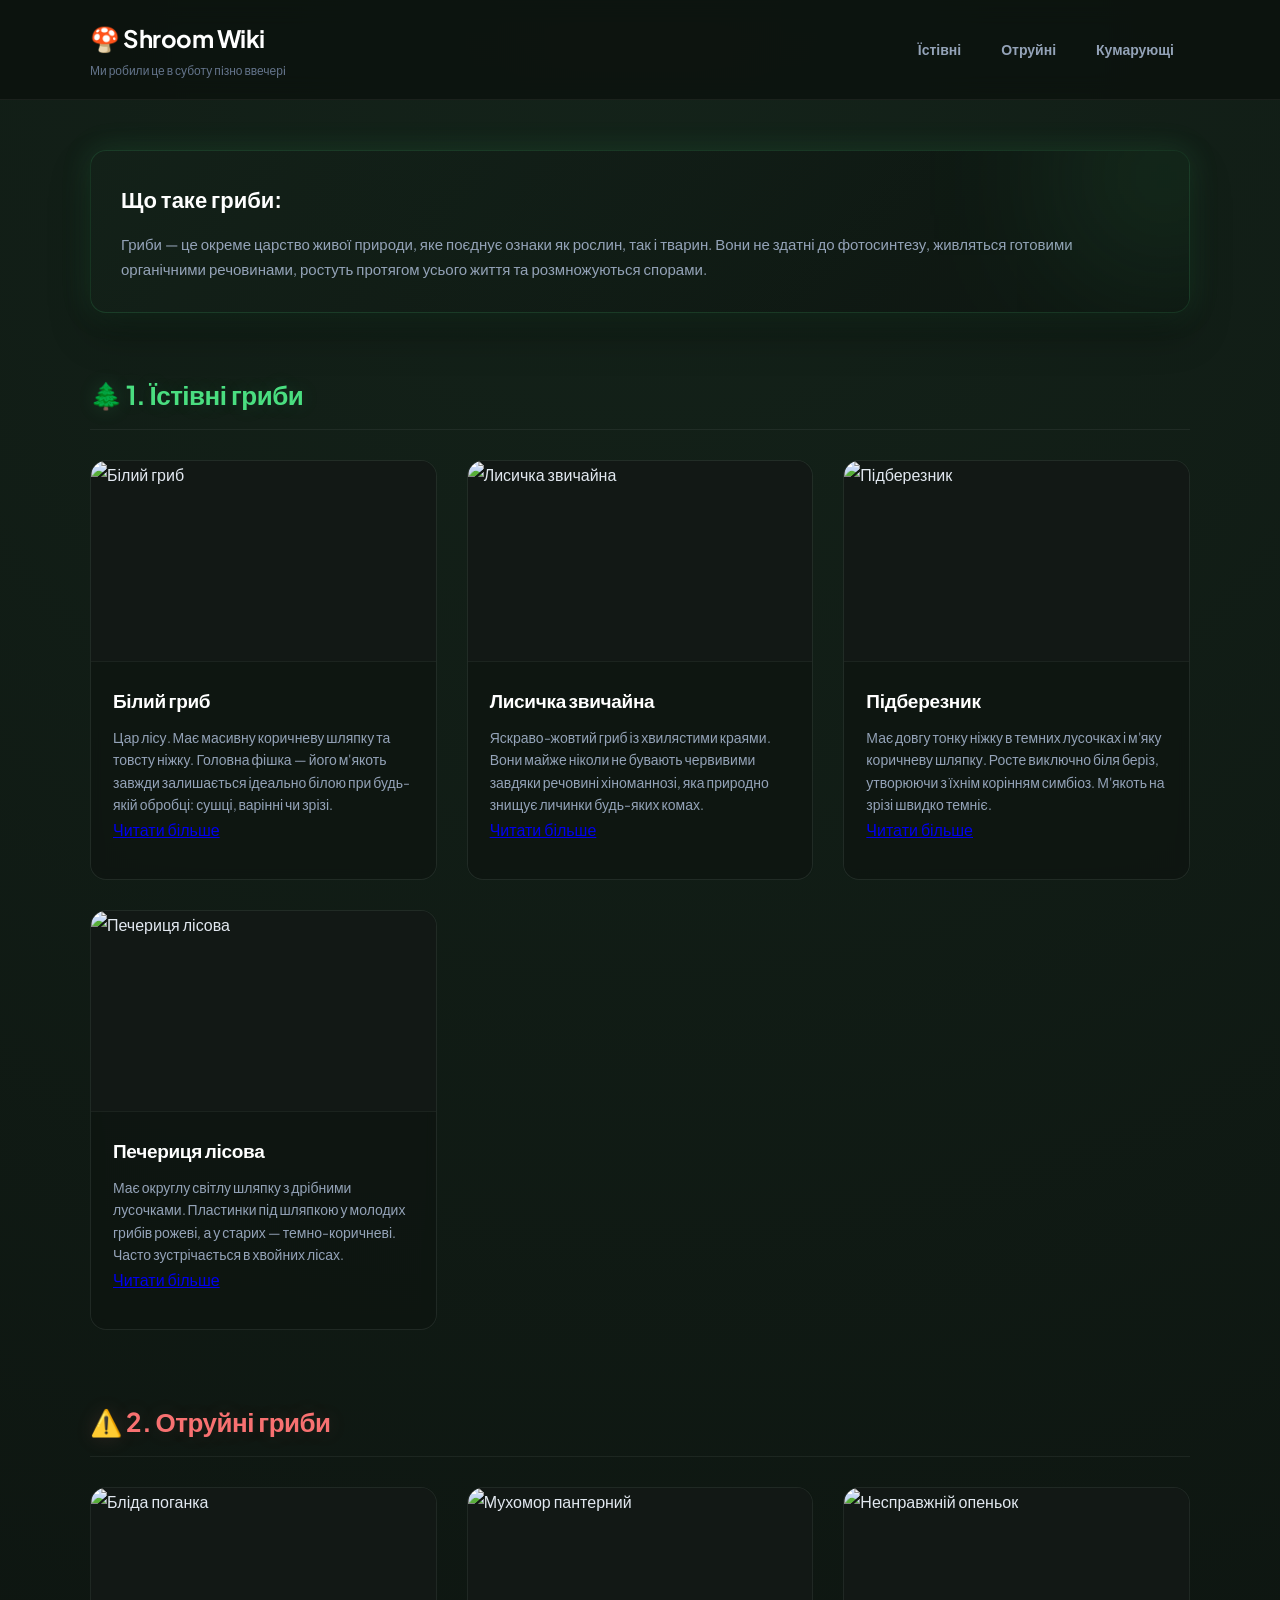
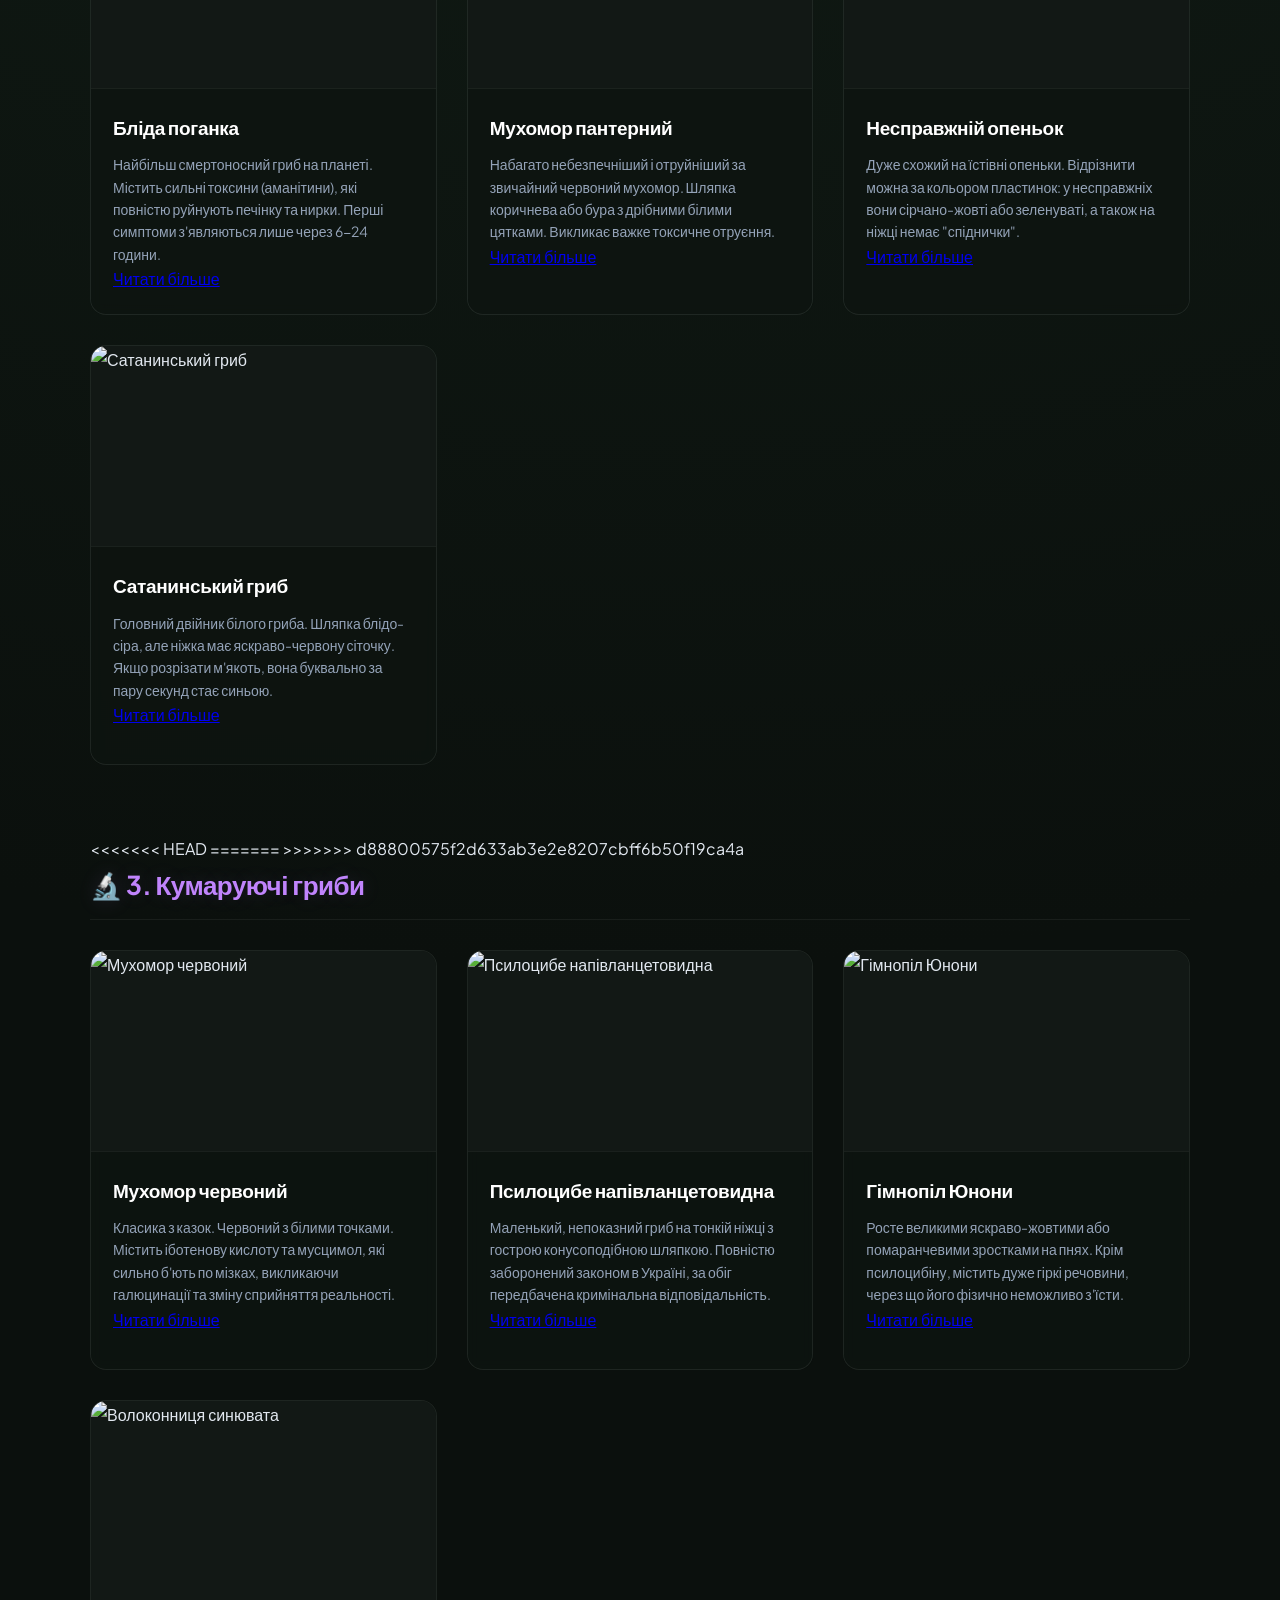
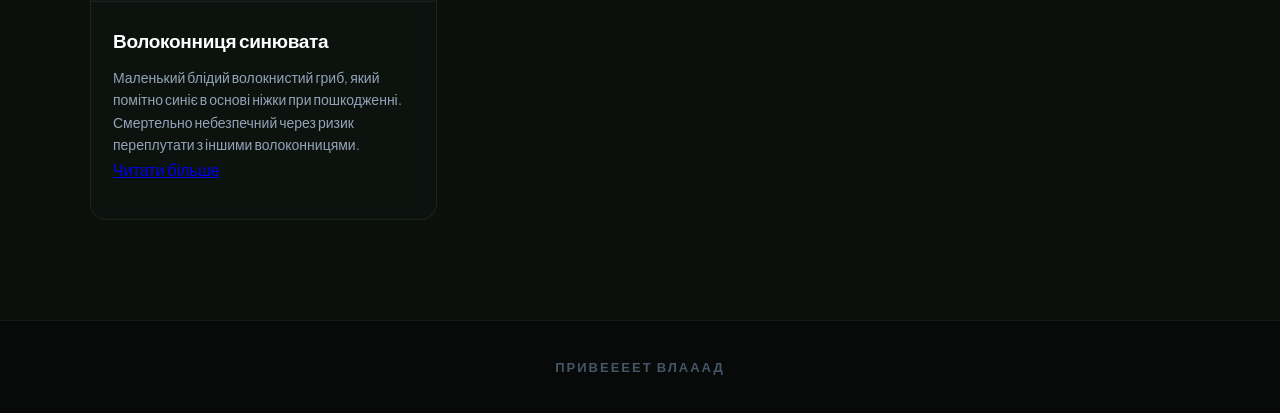
==== index.html @ 7534252b "Add files via upload" ====
<!DOCTYPE html>
<html lang="uk">
<head>
    <meta charset="UTF-8">
    <meta name="viewport" content="width=device-width, initial-scale=1.0">
    <link rel="stylesheet" href="style.css">
    <title>Shroom Wiki — Головна</title>
</head>
<body>
    
    <header>
        <div class="header-inner">
            <div class="logo">
                <h1>🍄 Shroom Wiki</h1>
                <p>Ми робили це в суботу пiзно ввечерi</p>
            </div>
            <nav>
                <a href="#edible">Їстівні</a>
                <a href="#toxic">Отруйні</a>
                <a href="#hallucinogenic">Кумарующі</a>
            </nav>
        </div>
    </header>

    <main class="container">
        
        <section class="welcome">
            <h2>Що таке гриби:</h2>
            <p>Гриби — це окреме царство живої природи, яке поєднує ознаки як рослин, так і тварин. Вони не здатні до фотосинтезу, живляться готовими органічними речовинами, ростуть протягом усього життя та розмножуються спорами.</p>
        </section>

        <section id="edible" class="category-section">
            <h2 class="cat-title-good">🌲 1. Їстівні гриби</h2>
            <div class="menu-grid">
                <div class="card">
                    <img src="https://encrypted-tbn0.gstatic.com/images?q=tbn:ANd9GcRQHwfsoWfP4AmqaBmESIrYFpv_D7iwHHppLQ&s" alt="Білий гриб">
                    <div class="card-content">
                        <h3>Білий гриб</h3>
                        <p>Цар лісу. Має масивну коричневу шляпку та товсту ніжку. Головна фішка — його м'якоть завжди залишається ідеально білою при будь-якій обробці: сушці, варінні чи зрізі.</p>
                        <a href="White.html" class="read-more">Читати більше</a>
                    </div>
                </div>
                <div class="card">
                    <img src="https://wikigrib.ru/images/lisichka-obyknovennaya-03.jpg" alt="Лисичка звичайна">
                    <div class="card-content">
                        <h3>Лисичка звичайна</h3>
                        <p>Яскраво-жовтий гриб із хвилястими краями. Вони майже ніколи не бувають червивими завдяки речовині хіноманнозі, яка природно знищує личинки будь-яких комах.</p>
                        <a href="Fox.html" class="read-more">Читати більше</a>
                    </div>
                </div>
                <div class="card">
                    <img src="https://www.tursar.ru/uploads/img144_5.jpg" alt="Підберезник">
                    <div class="card-content">
                        <h3>Підберезник</h3>
                        <p>Має довгу тонку ніжку в темних лусочках і м'яку коричневу шляпку. Росте виключно біля беріз, утворюючи з їхнім корінням симбіоз. М'якоть на зрізі швидко темніє.</p>
                        <a href="Podbereznik.html" class="read-more">Читати більше</a>
                    </div>
                </div>
                <div class="card">
                    <img src="https://vlisi.com.ua/wp-content/uploads/2023/03/pecheryczya-lisova-agaricus-silvaticus-3.jpg" alt="Печериця лісова">
                    <div class="card-content">
                        <h3>Печериця лісова</h3>
                        <p>Має округлу світлу шляпку з дрібними лусочками. Пластинки під шляпкою у молодих грибів рожеві, а у старих — темно-коричневі. Часто зустрічається в хвойних лісах.</p>
                        <a href="Pecheryczya.html" class="read-more">Читати більше</a>
                    </div>
                </div>
            </div>
        </section>

        <section id="toxic" class="category-section">
            <h2 class="cat-title-bad">⚠️ 2. Отруйні гриби</h2>
            <div class="menu-grid">
                <div class="card">
                    <img src="https://toadstool.ru/wp-content/uploads/2021/12/amapha5.jpg" alt="Бліда поганка">
                    <div class="card-content">
                        <h3>Бліда поганка</h3>
                        <p>Найбільш смертоносний гриб на планеті. Містить сильні токсини (аманітини), які повністю руйнують печінку та нирки. Перші симптоми з'являються лише через 6-24 години.</p>
                        <a href="BlidaPoganka.html" class="read-more">Читати більше</a>
                    </div>
                </div>
                <div class="card">
                    <img src="https://encrypted-tbn0.gstatic.com/images?q=tbn:ANd9GcTPW8tWoRCGXhZjuoLmGolPf5KGur2wQh4jSQ&s" alt="Мухомор пантерний">
                    <div class="card-content">
                        <h3>Мухомор пантерний</h3>
                        <p>Набагато небезпечніший і отруйніший за звичайний червоний мухомор. Шляпка коричнева або бура з дрібними білими цятками. Викликає важке токсичне отруєння.</p>
                        <a href="MukhomorPanterniy.html" class="read-more">Читати більше</a>
                    </div>
                </div>
                <div class="card">
                    <img src="https://encrypted-tbn0.gstatic.com/images?q=tbn:ANd9GcSHGVYvo8oxs-TKMy9yZrJWKE8WJPthhO85fQ&s" alt="Несправжній опеньок">
                    <div class="card-content">
                        <h3>Несправжній опеньок</h3>
                        <p>Дуже схожий на їстівні опеньки. Відрізнити можна за кольором пластинок: у несправжніх вони сірчано-жовті або зеленуваті, а також на ніжці немає "спіднички".</p>
                        <a href="NespravzhniyOpеньok.html" class="read-more">Читати більше</a>
                    </div>
                </div>
                <div class="card">
                    <img src="https://encrypted-tbn0.gstatic.com/images?q=tbn:ANd9GcRTRmrBG5terBnKMOviRCgSTxuVV_vJh3SwpQ&s" alt="Сатанинський гриб">
                    <div class="card-content">
                        <h3>Сатанинський гриб</h3>
                        <p>Головний двійник білого гриба. Шляпка блідо-сіра, але ніжка має яскраво-червону сіточку. Якщо розрізати м'якоть, вона буквально за пару секунд стає синьою.</p>
                        <a href="SatanskyyGryb.html" class="read-more">Читати більше</a>
                    </div>
                </div>
            </div>
        </section>

<<<<<<< HEAD
        <!-- 3. КУМАРУЮЧІ -->
=======
>>>>>>> d88800575f2d633ab3e2e8207cbff6b50f19ca4a
        <section id="hallucinogenic" class="category-section">
            <h2 class="cat-title-weird">🔬 3. Кумаруючі гриби</h2>
            <div class="menu-grid">
                <div class="card">
                    <img src="https://encrypted-tbn0.gstatic.com/images?q=tbn:ANd9GcQgCbU0Jj5Kv8Tr-lmiManZgiy40gYn1YpzJA&s" alt="Мухомор червоний">
                    <div class="card-content">
                        <h3>Мухомор червоний</h3>
                        <p>Класика з казок. Червоний з білими точками. Містить іботенову кислоту та мусцимол, які сильно б'ють по мізках, викликаючи галюцинації та зміну сприйняття реальності.</p>
                        <a href="MukhomorChervonyi.html" class="read-more">Читати більше</a>
                    </div>
                </div>
                <div class="card">
                    <img src="https://vlisi.com.ua/wp-content/uploads/2023/02/psyloczybe-napivlanczetovydna-psilocybe-semilanceata-6.jpeg" alt="Псилоцибе напівланцетовидна">
                    <div class="card-content">
                        <h3>Псилоцибе напівланцетовидна</h3>
                        <p>Маленький, непоказний гриб на тонкій ніжці з гострою конусоподібною шляпкою. Повністю заборонений законом в Україні, за обіг передбачена кримінальна відповідальність.</p>
                        <a href="Psi洛cybeNapivlanczetovydna.html" class="read-more">Читати більше</a>
                    </div>
                </div>
                <div class="card">
                    <img src="https://vlisi.com.ua/wp-content/uploads/2023/02/gimnopil-yunony-gymnopilus-junonius-1.jpeg" alt="Гімнопіл Юнони">
                    <div class="card-content">
                        <h3>Гімнопіл Юнони</h3>
                        <p>Росте великими яскраво-жовтими або помаранчевими зростками на пнях. Крім псилоцибіну, містить дуже гіркі речовини, через що його фізично неможливо з'їсти.</p>
                        <a href="GimnopilYunony.html" class="read-more">Читати більше</a>
                    </div>
                </div>
                <div class="card">
                    <img src="https://encrypted-tbn0.gstatic.com/images?q=tbn:ANd9GcTgDd_8AL5__wbei4nd0OrCZ5V2d2oivTlt6Q&s" alt="Волоконниця синювата">
                    <div class="card-content">
                        <h3>Волоконниця синювата</h3>
                        <p>Маленький блідий волокнистий гриб, який помітно синіє в основі ніжки при пошкодженні. Смертельно небезпечний через ризик переплутати з іншими волоконницями.</p>
                        <a href="VolokonnytsyaSynuvata.html" class="read-more">Читати більше</a>
                    </div>
                </div>
            </div>
        </section>

    </main>

    <footer>
        <div class="footer-inner">
            <p>ПРИВЕЕЕЕТ ВЛАААД</p>
        </div>
    </footer>

</body>
</html>
---- style.css ----
@import url('https://fonts.googleapis.com/css2?family=Plus+Jakarta+Sans:wght@400;500;600;700&display=swap');

* {
    margin: 0;
    padding: 0;
    box-sizing: border-box;
    font-family: 'Plus Jakarta Sans', -apple-system, BlinkMacSystemFont, sans-serif;
}

:root {
    --color-bg: #0b100d;
    --color-card-bg: rgba(25, 35, 30, 0.45);
    --color-border: rgba(255, 255, 255, 0.06);
    
    --neon-good: #4ade80;
    --neon-good-glow: rgba(74, 222, 128, 0.15);
    
    --neon-bad: #f87171;
    --neon-bad-glow: rgba(248, 113, 113, 0.15);
    
    --neon-weird: #c084fc;
    --neon-weird-glow: rgba(192, 132, 252, 0.15);
}

body {
    background-color: var(--color-bg);
    background-image: radial-gradient(circle at 50% 0%, #14231a 0%, #0b100d 70%);
    color: #e2e8f0;
    line-height: 1.7;
    overflow-x: hidden;
}

header {
    background-color: rgba(11, 16, 13, 0.75);
    backdrop-filter: blur(12px);
    -webkit-backdrop-filter: blur(12px);
    padding: 18px 0;
    border-bottom: 1px solid var(--color-border);
    position: sticky;
    top: 0;
    z-index: 100;
}

.header-inner {
    max-width: 1140px;
    margin: 0 auto;
    display: flex;
    justify-content: space-between;
    align-items: center;
    padding: 0 20px;
}

.logo h1 {
    font-size: 24px;
    font-weight: 700;
    color: #ffffff;
    letter-spacing: -0.5px;
}

.logo p {
    font-size: 12px;
    color: #64748b;
    font-weight: 500;
    margin-top: 2px;
}

nav {
    display: flex;
    gap: 8px;
}

nav a {
    color: #94a3b8;
    text-decoration: none;
    padding: 8px 16px;
    font-size: 14px;
    font-weight: 600;
    border-radius: 8px;
    transition: all 0.3s cubic-bezier(0.4, 0, 0.2, 1);
}

nav a:hover {
    color: #ffffff;
    background: rgba(255, 255, 255, 0.05);
}

nav a.active {
    color: var(--neon-good);
    background: rgba(74, 222, 128, 0.08);
    box-shadow: inset 0 0 12px rgba(74, 222, 128, 0.05);
}

.container {
    max-width: 1140px;
    margin: 50px auto;
    padding: 0 20px;
}

.welcome {
    background: linear-gradient(135deg, rgba(20, 35, 26, 0.6) 0%, rgba(11, 16, 13, 0.6) 100%);
    border: 1px solid rgba(74, 222, 128, 0.15);
    padding: 30px;
    border-radius: 16px;
    margin-bottom: 60px;
    box-shadow: 0 20px 40px rgba(0, 0, 0, 0.3), 0 0 30px var(--neon-good-glow);
    position: relative;
    overflow: hidden;
}

.welcome::before {
    content: '';
    position: absolute;
    top: -50px;
    right: -50px;
    width: 150px;
    height: 150px;
    background: var(--neon-good);
    filter: blur(90px);
    opacity: 0.2;
    pointer-events: none;
}

.welcome h2 {
    font-size: 22px;
    margin-bottom: 12px;
    color: #ffffff;
    font-weight: 700;
}

.welcome p {
    color: #94a3b8;
    font-size: 15px;
}

.category-section {
    margin-bottom: 70px;
}

.category-section h2 {
    font-size: 26px;
    font-weight: 700;
    margin-bottom: 30px;
    padding-bottom: 12px;
    border-bottom: 1px solid var(--color-border);
    letter-spacing: -0.5px;
}

.cat-title-good { color: var(--neon-good); text-shadow: 0 0 20px var(--neon-good-glow); }
.cat-title-bad { color: var(--neon-bad); text-shadow: 0 0 20px var(--neon-bad-glow); }
.cat-title-weird { color: var(--neon-weird); text-shadow: 0 0 20px var(--neon-weird-glow); }

.menu-grid {
    display: grid;
    grid-template-columns: repeat(auto-fit, minmax(260px, 1fr)); 
    gap: 30px; 
}

.card {
    background-color: var(--color-card-bg); 
    backdrop-filter: blur(6px);
    -webkit-backdrop-filter: blur(6px);
    border-radius: 16px;
    overflow: hidden;
    border: 1px solid var(--color-border);
    min-height: 420px;
    height: 100%;
    display: flex;
    flex-direction: column;
    transition: all 0.4s cubic-bezier(0.16, 1, 0.3, 1);
}
.big-card {
    background-color: var(--color-card-bg); 
    backdrop-filter: blur(6px);
    -webkit-backdrop-filter: blur(6px);
    border-radius: 16px;
    overflow: hidden;
    border: 1px solid var(--color-border);
    min-height: 820px;
    height: 100%;
    display: flex;
    flex-direction: column;
    transition: all 0.4s cubic-bezier(0.16, 1, 0.3, 1);
}

#edible .card:hover { border-color: rgba(74, 222, 128, 0.4); box-shadow: 0 20px 35px rgba(0,0,0,0.6), 0 0 25px rgba(74, 222, 128, 0.1); }
#toxic .card:hover { border-color: rgba(248, 113, 113, 0.4); box-shadow: 0 20px 35px rgba(0,0,0,0.6), 0 0 25px rgba(248, 113, 113, 0.1); }
#hallucinogenic .card:hover { border-color: rgba(192, 132, 252, 0.4); box-shadow: 0 20px 35px rgba(0,0,0,0.6), 0 0 25px rgba(192, 132, 252, 0.1); }

.card:hover {
    transform: translateY(-8px);
}

.card img {
    width: 100%;
    height: 200px;
    object-fit: cover;
    background-color: #121815;
    transition: transform 0.6s cubic-bezier(0.16, 1, 0.3, 1);
}

.card:hover img {
    transform: scale(1.04);
}

.card-content {
    padding: 22px;
    flex-grow: 1;
    display: flex;
    flex-direction: column;
    background-color: rgba(10, 15, 12, 0.55); /* Отдельный темный внутренний фон */
    border-top: 1px solid var(--color-border); /* Четкая полоса-разделитель */
}

.card h3 {
    margin-bottom: 10px;
    color: #ffffff;
    font-size: 19px;
    font-weight: 600;
    letter-spacing: -0.3px;
}

.card p {
    font-size: 14px;
    color: #94a3b8;
    line-height: 1.6;
}

footer {
    background-color: #070a08;
    padding: 35px 0;
    text-align: center;
    border-top: 1px solid var(--color-border);
    margin-top: 100px;
}

.footer-inner p {
    color: #475569;
    font-size: 13px;
    font-weight: 600;
    text-transform: uppercase;
    letter-spacing: 2px;
    animation: pulseText 3s infinite alternate;
}

@keyframes pulseText {
    0% { opacity: 0.6; }
    100% { opacity: 1; color: #64748b; text-shadow: 0 0 10px rgba(255,255,255,0.05); }
}
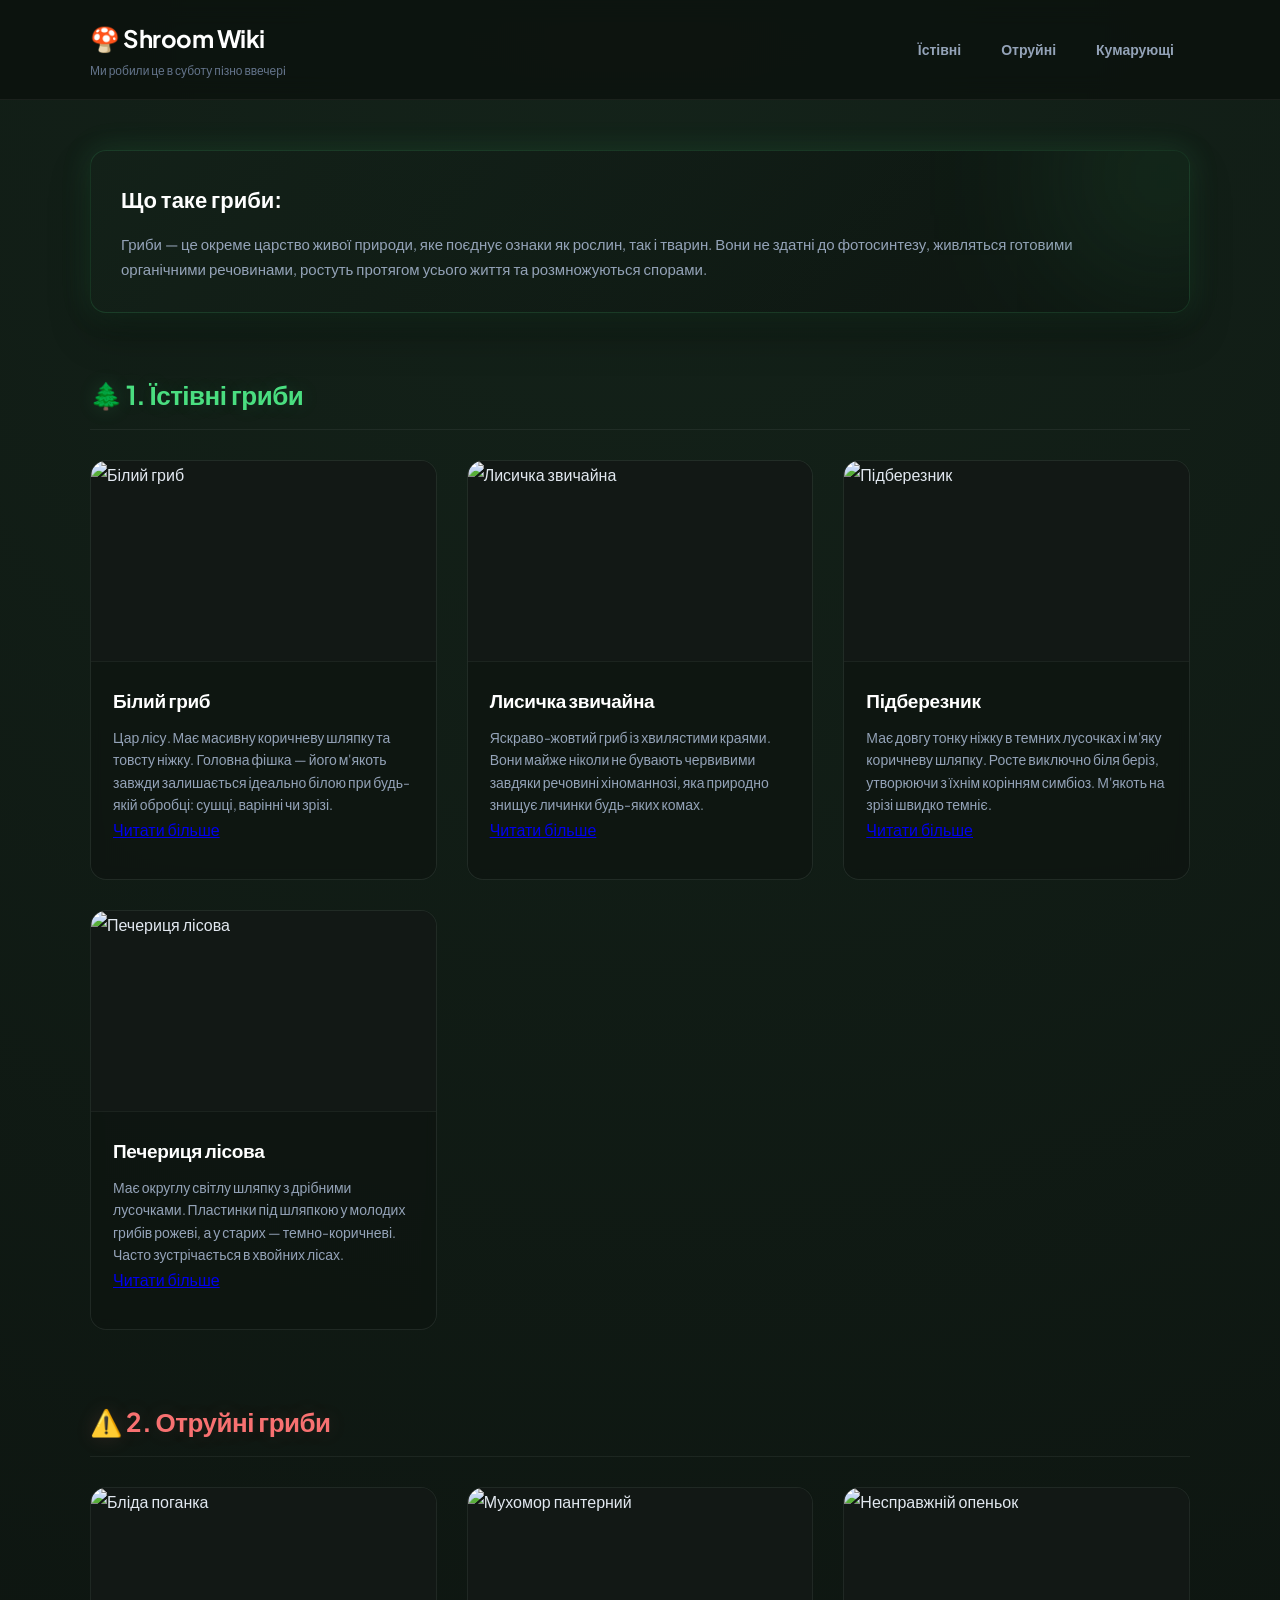
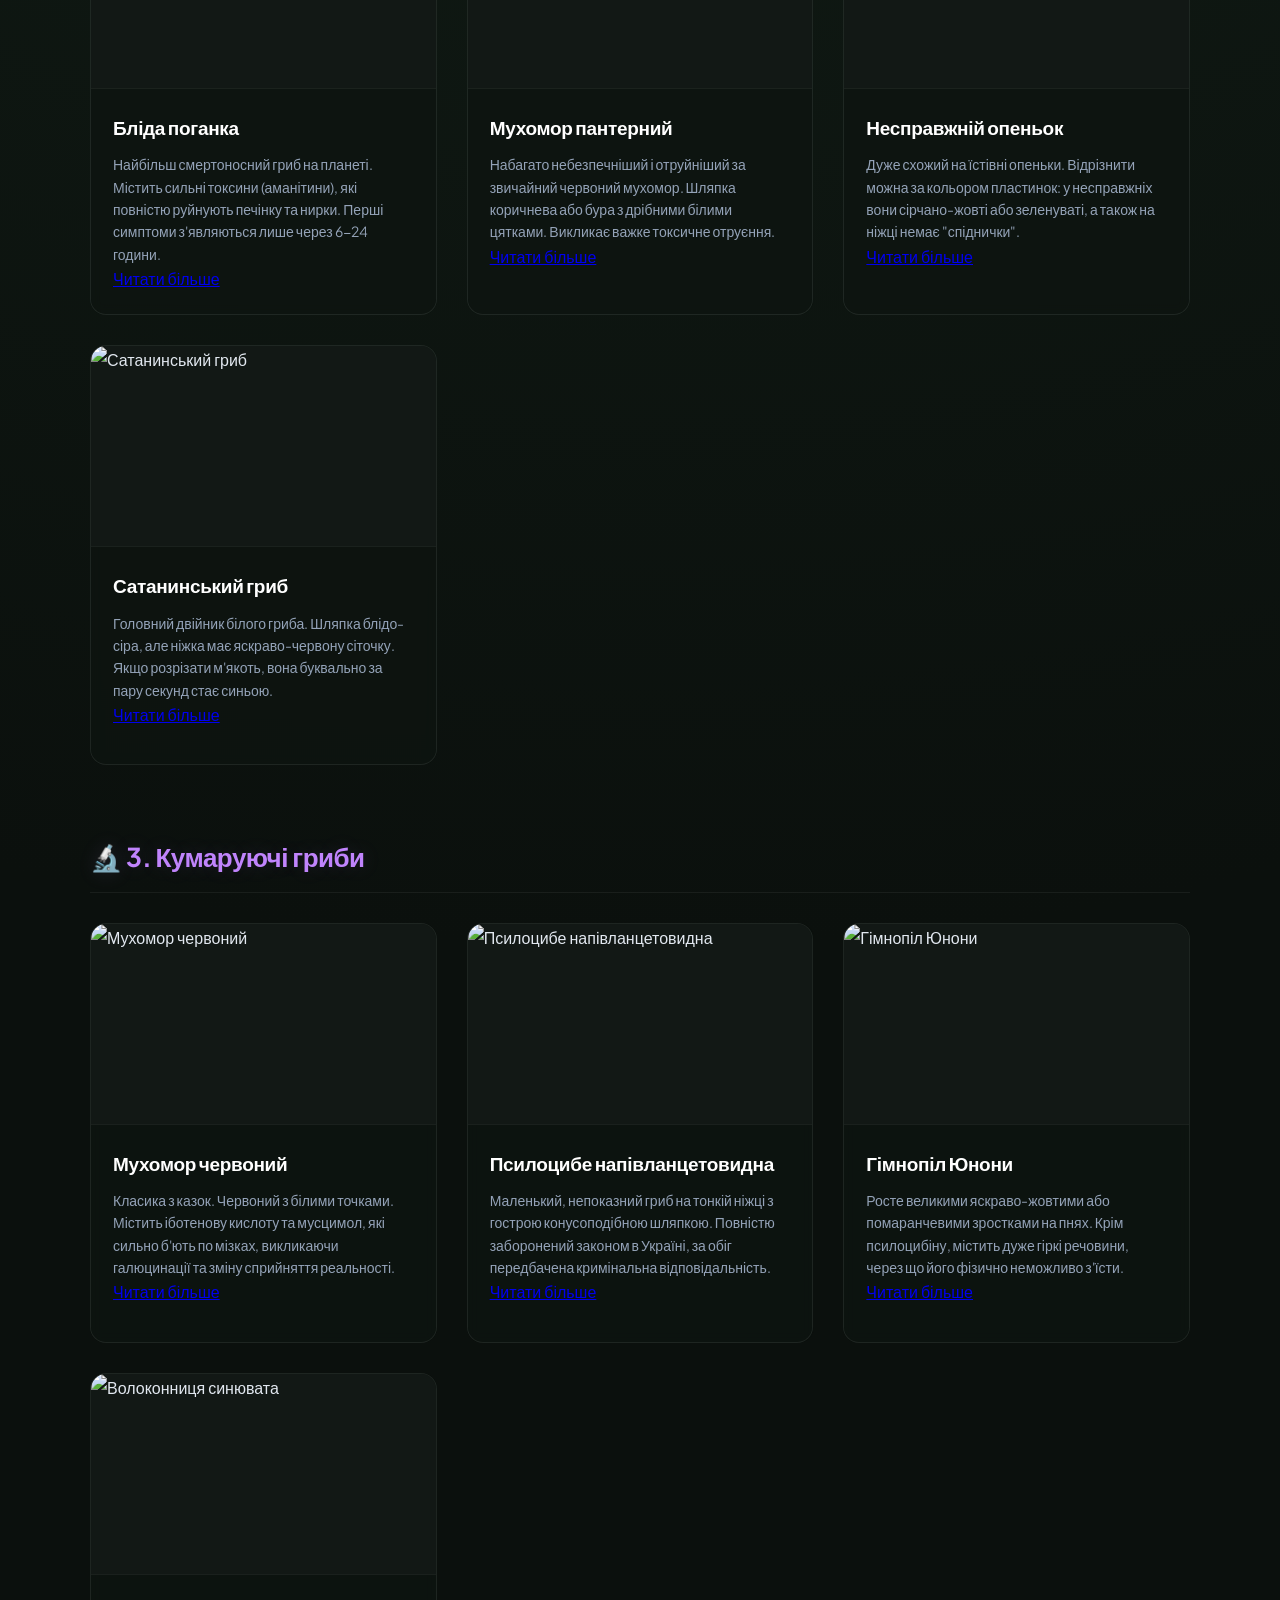
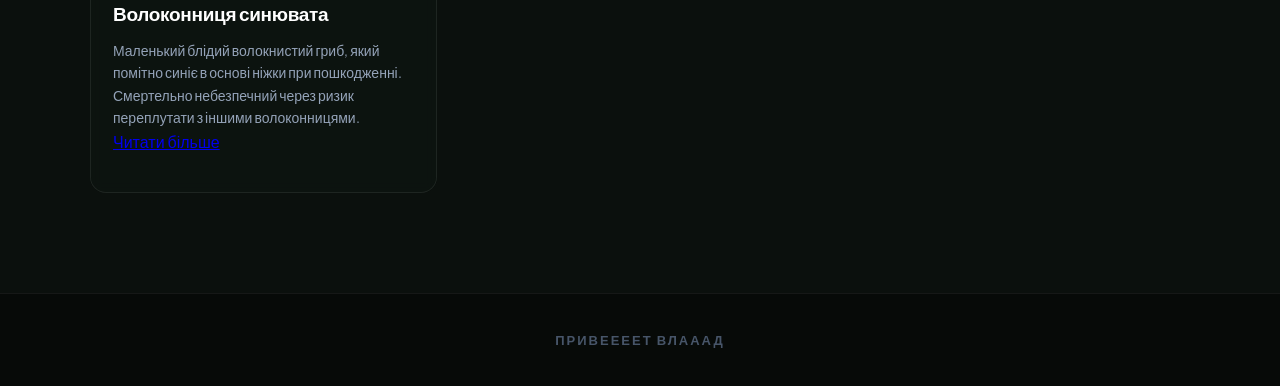
==== commit 7f3dc34d: "чебурашк" ====
--- a/index.html
+++ b/index.html
@@ -12,7 +12,7 @@
         <div class="header-inner">
             <div class="logo">
                 <h1>🍄 Shroom Wiki</h1>
-                <p>Ми робили це в суботу пiзно ввечерi</p>
+                <p>Ми робили це в суботу пiзно ввечерi</p><!-- Привіт Влад -->
             </div>
             <nav>
                 <a href="#edible">Їстівні</a>
@@ -71,7 +71,7 @@
             <h2 class="cat-title-bad">⚠️ 2. Отруйні гриби</h2>
             <div class="menu-grid">
                 <div class="card">
-                    <img src="https://toadstool.ru/wp-content/uploads/2021/12/amapha5.jpg" alt="Бліда поганка">
+                    <img src="https://encrypted-tbn0.gstatic.com/images?q=tbn:ANd9GcTCjANcIMkxyhsuRAogsAHr3eXEhnxxlqkDIA&s" alt="Бліда поганка">
                     <div class="card-content">
                         <h3>Бліда поганка</h3>
                         <p>Найбільш смертоносний гриб на планеті. Містить сильні токсини (аманітини), які повністю руйнують печінку та нирки. Перші симптоми з'являються лише через 6-24 години.</p>
@@ -83,15 +83,15 @@
                     <div class="card-content">
                         <h3>Мухомор пантерний</h3>
                         <p>Набагато небезпечніший і отруйніший за звичайний червоний мухомор. Шляпка коричнева або бура з дрібними білими цятками. Викликає важке токсичне отруєння.</p>
-                        <a href="MukhomorPanterniy.html" class="read-more">Читати більше</a>
+                        <a href="pantera.html" class="read-more">Читати більше</a>
                     </div>
                 </div>
                 <div class="card">
-                    <img src="https://encrypted-tbn0.gstatic.com/images?q=tbn:ANd9GcSHGVYvo8oxs-TKMy9yZrJWKE8WJPthhO85fQ&s" alt="Несправжній опеньок">
+                    <img src="c" alt="Несправжній опеньок">
                     <div class="card-content">
                         <h3>Несправжній опеньок</h3>
                         <p>Дуже схожий на їстівні опеньки. Відрізнити можна за кольором пластинок: у несправжніх вони сірчано-жовті або зеленуваті, а також на ніжці немає "спіднички".</p>
-                        <a href="NespravzhniyOpеньok.html" class="read-more">Читати більше</a>
+                        <a href="neopeniok.html" class="read-more">Читати більше</a>
                     </div>
                 </div>
                 <div class="card">
@@ -99,16 +99,11 @@
                     <div class="card-content">
                         <h3>Сатанинський гриб</h3>
                         <p>Головний двійник білого гриба. Шляпка блідо-сіра, але ніжка має яскраво-червону сіточку. Якщо розрізати м'якоть, вона буквально за пару секунд стає синьою.</p>
-                        <a href="SatanskyyGryb.html" class="read-more">Читати більше</a>
+                        <a href="satana.html" class="read-more">Читати більше</a>
                     </div>
                 </div>
             </div>
         </section>
-
-<<<<<<< HEAD
-        <!-- 3. КУМАРУЮЧІ -->
-=======
->>>>>>> d88800575f2d633ab3e2e8207cbff6b50f19ca4a
         <section id="hallucinogenic" class="category-section">
             <h2 class="cat-title-weird">🔬 3. Кумаруючі гриби</h2>
             <div class="menu-grid">
--- a/style.css
+++ b/style.css
@@ -11,7 +11,7 @@
 :root {
     --color-bg: #0b100d;
     --color-card-bg: rgba(25, 35, 30, 0.45);
-    --color-border: rgba(255, 255, 255, 0.06);
+    --color-border: rgba(255, 255, 255, 0.06); /* Легкий контраст для границ и разделителей */
     
     --neon-good: #4ade80;
     --neon-good-glow: rgba(74, 222, 128, 0.15);
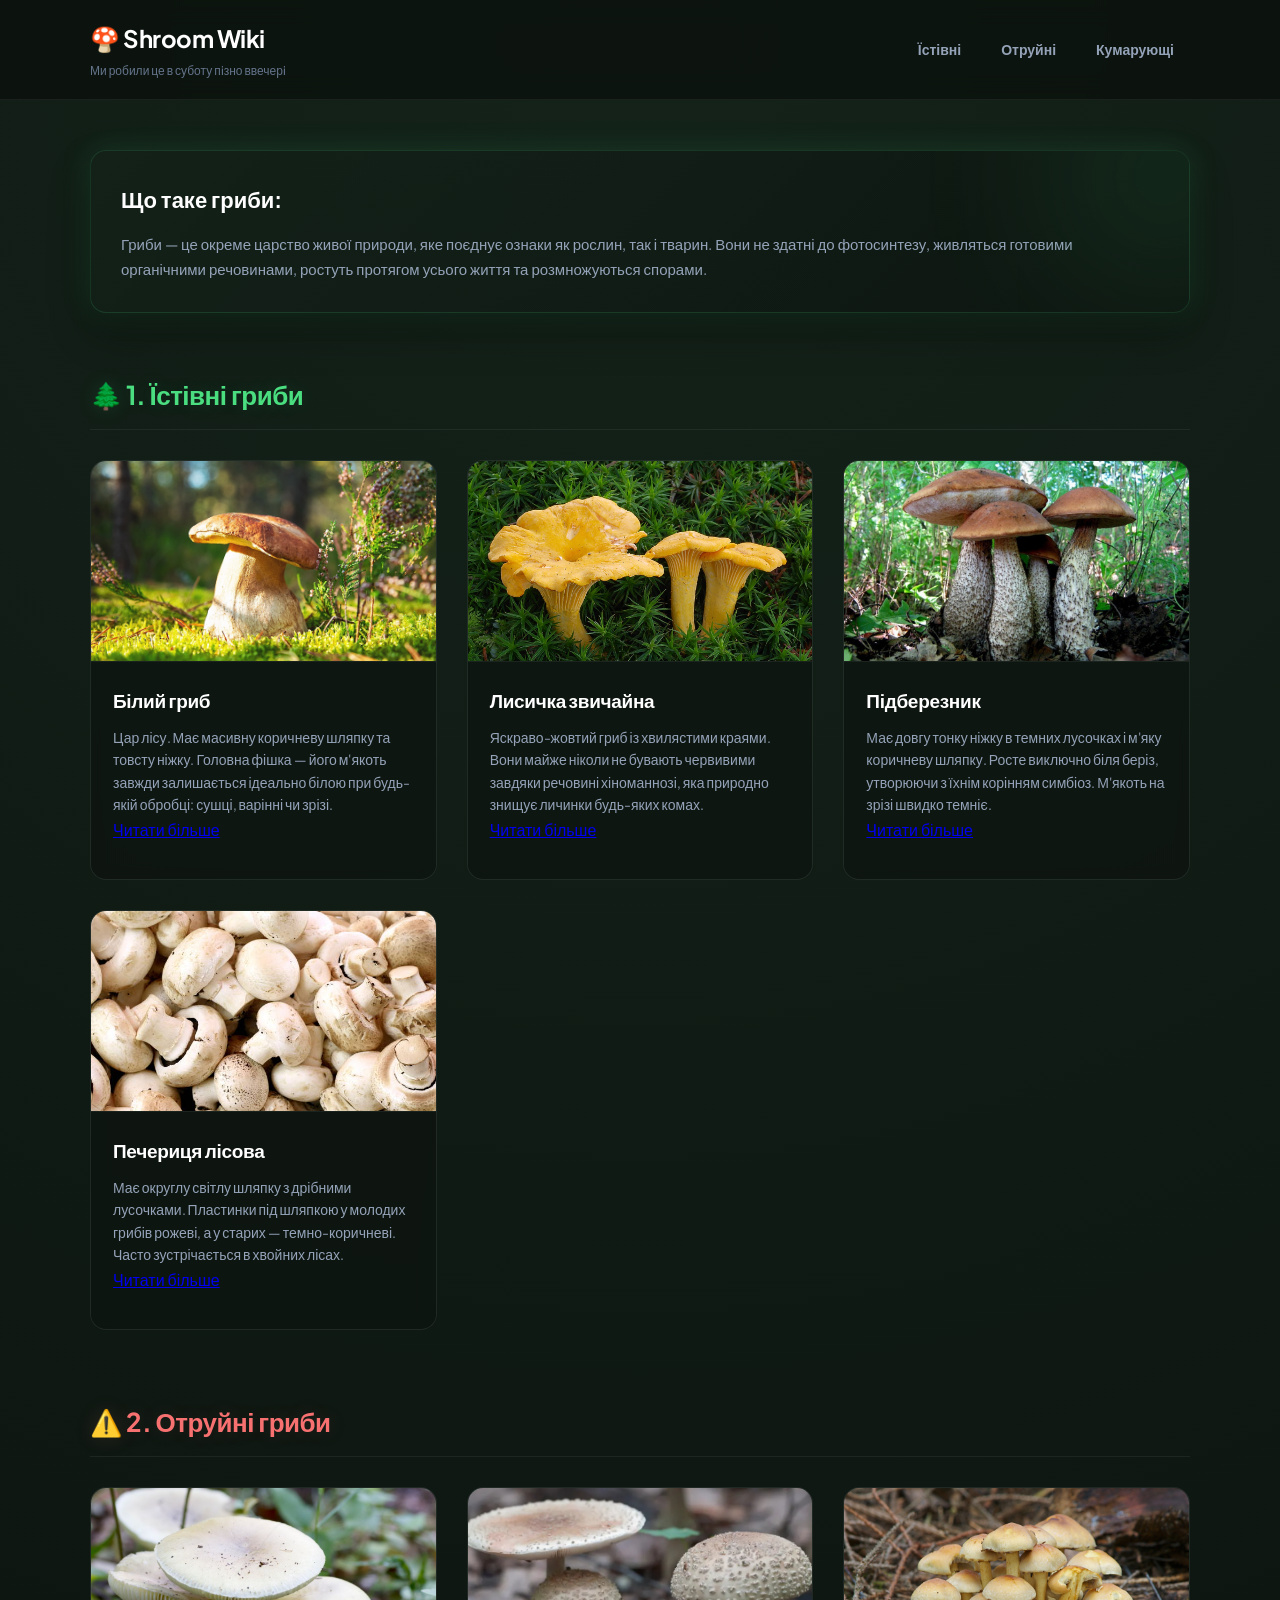
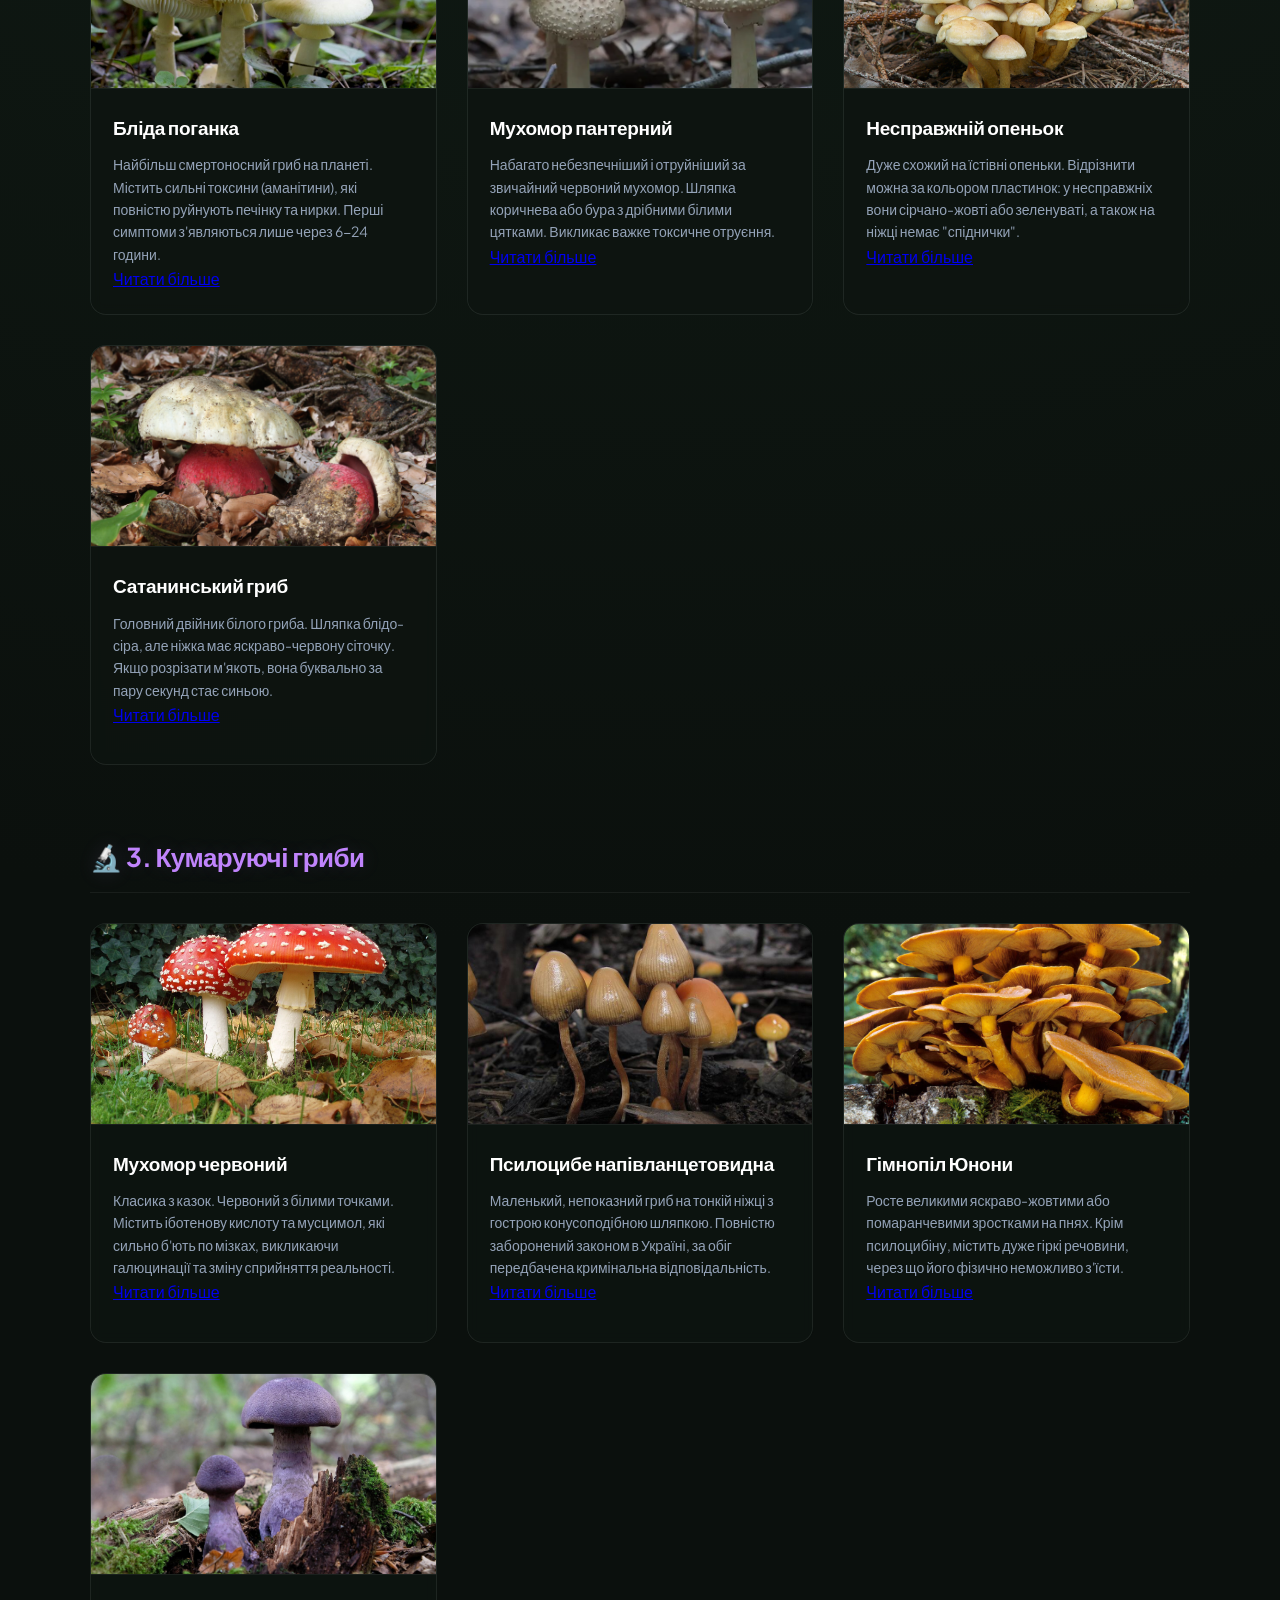
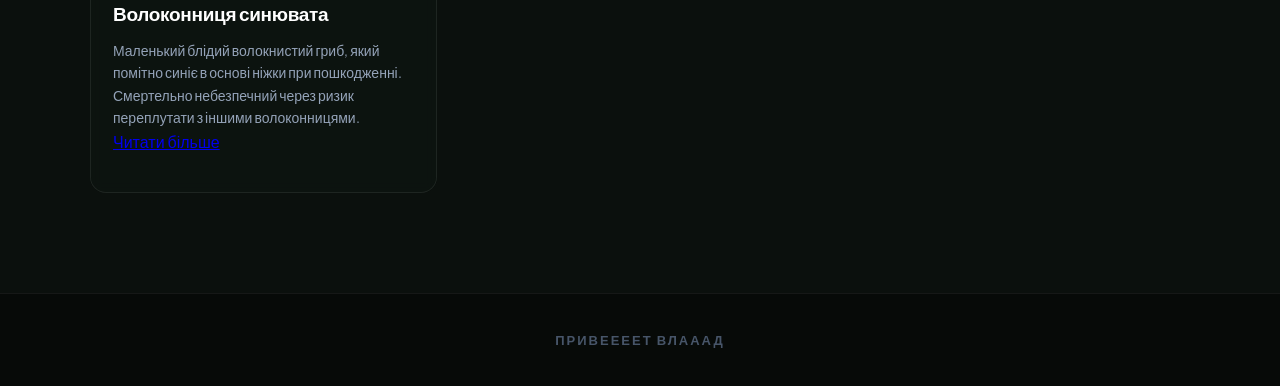
==== commit 316218a6: "+картинки(недоделано)" ====
--- a/index.html
+++ b/index.html
@@ -33,7 +33,7 @@
             <h2 class="cat-title-good">🌲 1. Їстівні гриби</h2>
             <div class="menu-grid">
                 <div class="card">
-                    <img src="https://encrypted-tbn0.gstatic.com/images?q=tbn:ANd9GcRQHwfsoWfP4AmqaBmESIrYFpv_D7iwHHppLQ&s" alt="Білий гриб">
+                    <img src="Белый гриб.jpg" alt="Білий гриб">
                     <div class="card-content">
                         <h3>Білий гриб</h3>
                         <p>Цар лісу. Має масивну коричневу шляпку та товсту ніжку. Головна фішка — його м'якоть завжди залишається ідеально білою при будь-якій обробці: сушці, варінні чи зрізі.</p>
@@ -41,7 +41,7 @@
                     </div>
                 </div>
                 <div class="card">
-                    <img src="https://wikigrib.ru/images/lisichka-obyknovennaya-03.jpg" alt="Лисичка звичайна">
+                    <img src="лисичка.jpg" alt="Лисичка звичайна">
                     <div class="card-content">
                         <h3>Лисичка звичайна</h3>
                         <p>Яскраво-жовтий гриб із хвилястими краями. Вони майже ніколи не бувають червивими завдяки речовині хіноманнозі, яка природно знищує личинки будь-яких комах.</p>
@@ -49,7 +49,7 @@
                     </div>
                 </div>
                 <div class="card">
-                    <img src="https://www.tursar.ru/uploads/img144_5.jpg" alt="Підберезник">
+                    <img src="подберёзник.jpg" alt="Підберезник">
                     <div class="card-content">
                         <h3>Підберезник</h3>
                         <p>Має довгу тонку ніжку в темних лусочках і м'яку коричневу шляпку. Росте виключно біля беріз, утворюючи з їхнім корінням симбіоз. М'якоть на зрізі швидко темніє.</p>
@@ -57,7 +57,7 @@
                     </div>
                 </div>
                 <div class="card">
-                    <img src="https://vlisi.com.ua/wp-content/uploads/2023/03/pecheryczya-lisova-agaricus-silvaticus-3.jpg" alt="Печериця лісова">
+                    <img src="печериця.jpg" alt="Печериця лісова">
                     <div class="card-content">
                         <h3>Печериця лісова</h3>
                         <p>Має округлу світлу шляпку з дрібними лусочками. Пластинки під шляпкою у молодих грибів рожеві, а у старих — темно-коричневі. Часто зустрічається в хвойних лісах.</p>
@@ -71,7 +71,7 @@
             <h2 class="cat-title-bad">⚠️ 2. Отруйні гриби</h2>
             <div class="menu-grid">
                 <div class="card">
-                    <img src="https://encrypted-tbn0.gstatic.com/images?q=tbn:ANd9GcTCjANcIMkxyhsuRAogsAHr3eXEhnxxlqkDIA&s" alt="Бліда поганка">
+                    <img src="бледная поганка.jpg" alt="Бліда поганка">
                     <div class="card-content">
                         <h3>Бліда поганка</h3>
                         <p>Найбільш смертоносний гриб на планеті. Містить сильні токсини (аманітини), які повністю руйнують печінку та нирки. Перші симптоми з'являються лише через 6-24 години.</p>
@@ -79,7 +79,7 @@
                     </div>
                 </div>
                 <div class="card">
-                    <img src="https://encrypted-tbn0.gstatic.com/images?q=tbn:ANd9GcTPW8tWoRCGXhZjuoLmGolPf5KGur2wQh4jSQ&s" alt="Мухомор пантерний">
+                    <img src="пантерная мухоморка.jpg" alt="Мухомор пантерний">
                     <div class="card-content">
                         <h3>Мухомор пантерний</h3>
                         <p>Набагато небезпечніший і отруйніший за звичайний червоний мухомор. Шляпка коричнева або бура з дрібними білими цятками. Викликає важке токсичне отруєння.</p>
@@ -87,7 +87,7 @@
                     </div>
                 </div>
                 <div class="card">
-                    <img src="c" alt="Несправжній опеньок">
+                    <img src="ненастоящий опеньок.jpg" alt="Несправжній опеньок">
                     <div class="card-content">
                         <h3>Несправжній опеньок</h3>
                         <p>Дуже схожий на їстівні опеньки. Відрізнити можна за кольором пластинок: у несправжніх вони сірчано-жовті або зеленуваті, а також на ніжці немає "спіднички".</p>
@@ -95,7 +95,7 @@
                     </div>
                 </div>
                 <div class="card">
-                    <img src="https://encrypted-tbn0.gstatic.com/images?q=tbn:ANd9GcRTRmrBG5terBnKMOviRCgSTxuVV_vJh3SwpQ&s" alt="Сатанинський гриб">
+                    <img src="сатана.jpg" alt="Сатанинський гриб">
                     <div class="card-content">
                         <h3>Сатанинський гриб</h3>
                         <p>Головний двійник білого гриба. Шляпка блідо-сіра, але ніжка має яскраво-червону сіточку. Якщо розрізати м'якоть, вона буквально за пару секунд стає синьою.</p>
@@ -108,7 +108,7 @@
             <h2 class="cat-title-weird">🔬 3. Кумаруючі гриби</h2>
             <div class="menu-grid">
                 <div class="card">
-                    <img src="https://encrypted-tbn0.gstatic.com/images?q=tbn:ANd9GcQgCbU0Jj5Kv8Tr-lmiManZgiy40gYn1YpzJA&s" alt="Мухомор червоний">
+                    <img src="мухомор.jpg" alt="Мухомор червоний">
                     <div class="card-content">
                         <h3>Мухомор червоний</h3>
                         <p>Класика з казок. Червоний з білими точками. Містить іботенову кислоту та мусцимол, які сильно б'ють по мізках, викликаючи галюцинації та зміну сприйняття реальності.</p>
@@ -116,7 +116,7 @@
                     </div>
                 </div>
                 <div class="card">
-                    <img src="https://vlisi.com.ua/wp-content/uploads/2023/02/psyloczybe-napivlanczetovydna-psilocybe-semilanceata-6.jpeg" alt="Псилоцибе напівланцетовидна">
+                    <img src="пласибе.jpeg" alt="Псилоцибе напівланцетовидна">
                     <div class="card-content">
                         <h3>Псилоцибе напівланцетовидна</h3>
                         <p>Маленький, непоказний гриб на тонкій ніжці з гострою конусоподібною шляпкою. Повністю заборонений законом в Україні, за обіг передбачена кримінальна відповідальність.</p>
@@ -124,7 +124,7 @@
                     </div>
                 </div>
                 <div class="card">
-                    <img src="https://vlisi.com.ua/wp-content/uploads/2023/02/gimnopil-yunony-gymnopilus-junonius-1.jpeg" alt="Гімнопіл Юнони">
+                    <img src="гимно.jpg" alt="Гімнопіл Юнони">
                     <div class="card-content">
                         <h3>Гімнопіл Юнони</h3>
                         <p>Росте великими яскраво-жовтими або помаранчевими зростками на пнях. Крім псилоцибіну, містить дуже гіркі речовини, через що його фізично неможливо з'їсти.</p>
@@ -132,7 +132,7 @@
                     </div>
                 </div>
                 <div class="card">
-                    <img src="https://encrypted-tbn0.gstatic.com/images?q=tbn:ANd9GcTgDd_8AL5__wbei4nd0OrCZ5V2d2oivTlt6Q&s" alt="Волоконниця синювата">
+                    <img src="сини.jpeg" alt="Волоконниця синювата">
                     <div class="card-content">
                         <h3>Волоконниця синювата</h3>
                         <p>Маленький блідий волокнистий гриб, який помітно синіє в основі ніжки при пошкодженні. Смертельно небезпечний через ризик переплутати з іншими волоконницями.</p>
